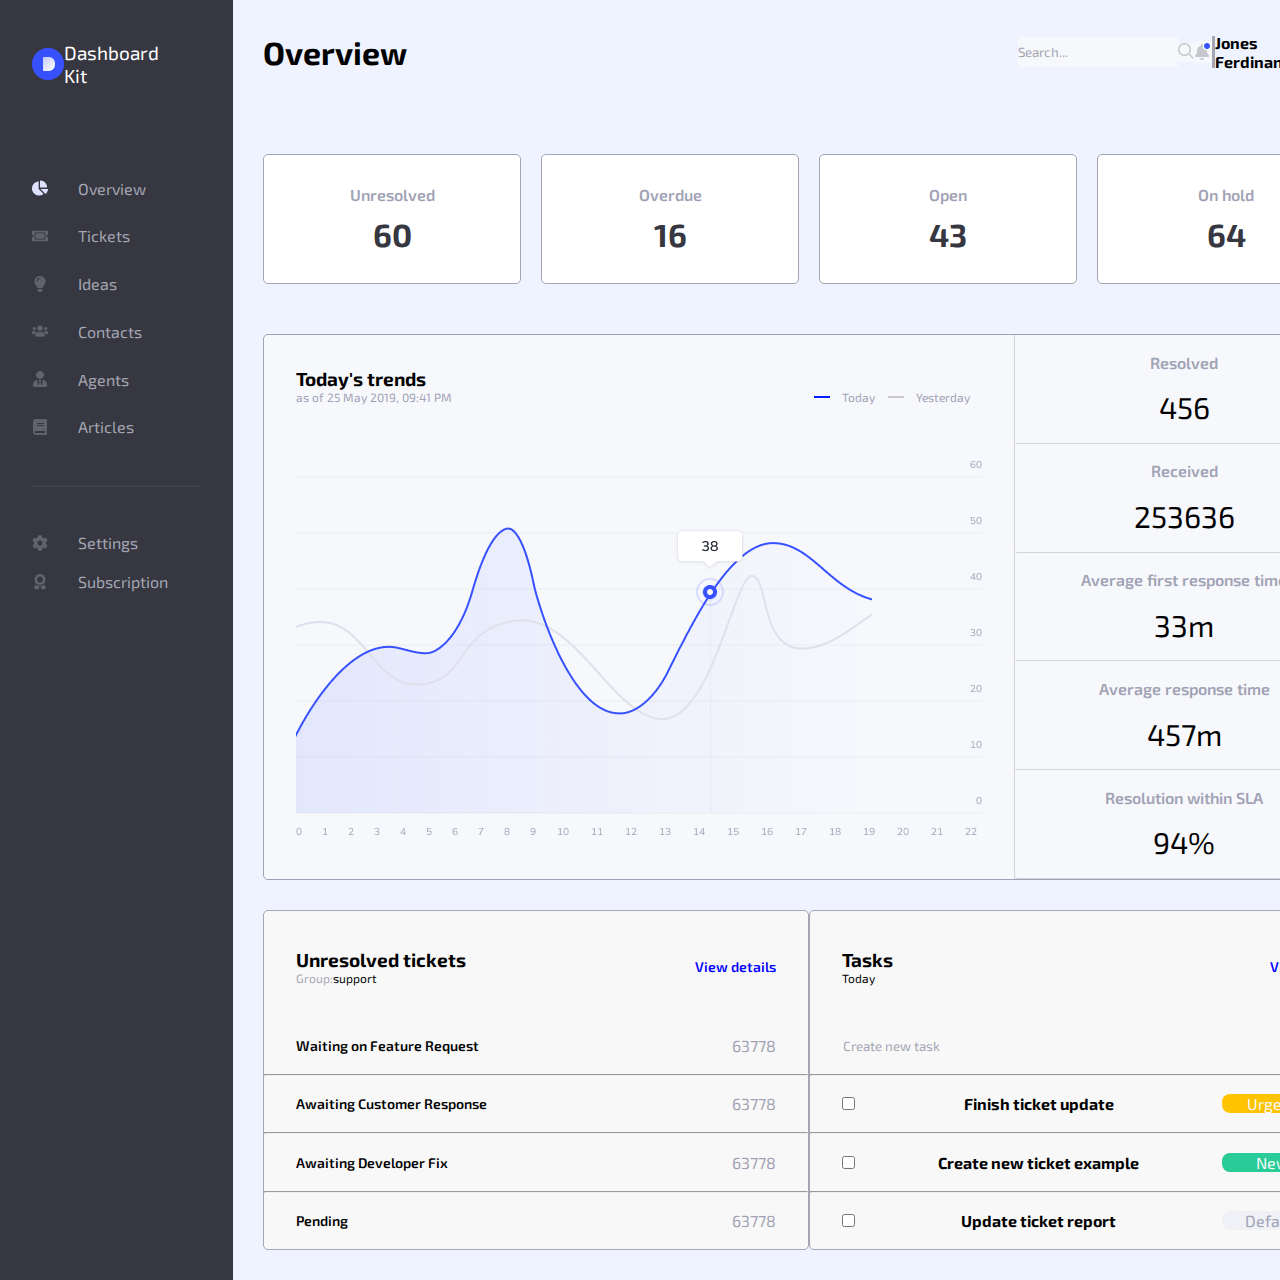
==== index.html @ edb967a6 "feat: :rocket: Initial commit" ====
<!DOCTYPE html>
<html lang="en">

<head>
    <meta charset="UTF-8">
    <meta http-equiv="X-UA-Compatible" content="IE=edge">
    <meta name="viewport" content="width=device-width, initial-scale=1.0">
    <link rel="stylesheet" href="style.css">
    <title>Dashboard</title>
</head>

<body>
    <aside class="aside-menu">
        <div class="aside-header">
            <img src="./images/logo.png" alt="logo" width="32px" height="32px">
            <p>Dashboard Kit</p>
        </div>
        <div class="aside-list">
            <div class="aside-list-main">
                <ul>
                    <a href="index.html">
                        <img src="./images/1. overview.png" alt="overview">
                        <li>Overview</li>
                    </a>
                    <a href="./pages/tickets.html">
                        <img src="./images/2. tickets.png" alt="tickets">
                        <li>Tickets</li>
                    </a>
                    <a href="#">
                        <img src="./images/3. ideas.png" alt="ideas">
                        <li>Ideas</li>
                    </a>
                    <a href="#">
                        <img src="./images/4. contacts.png" alt="contacts">
                        <li>Contacts</li>
                    </a>
                    <a href="#">
                        <img src="./images/5. agents.png" alt="agents">
                        <li>Agents</li>
                    </a>

                    <a href="#">
                        <img src="./images/6. articles.png" alt="articles">
                        <li>Articles</li>
                    </a>
                </ul>
            </div>
            <hr class="aside-line">
            <div class="aside-list-additional">
                <ul>
                    <a href="#">
                        <img src="./images/a_1. settings.png" alt="settings">
                        <li>Settings</li>
                    </a>
                    <a href="#">
                        <img src="./images/a_2. subscription.png" alt="subscription">
                        <li>Subscription</li>
                    </a>
                </ul>
            </div>
        </div>
    </aside>
    <main class="main-content">
        <nav class="main-bar">
            <h1>Overview</h1>
            <div class="nav-content">
                <input class="search-bar" placeholder="Search..." type="text">
                <button id="btn-search">
                    <img src="./images//search.png" alt="search">
                </button>
                <button id="btn-notification">
                    <img src="./images/new.png" alt="notification">
                </button>
                <span class="vertical-line"></span>
                <h4>Jones Ferdinand</h4>
                <img src="./images/photo.png" alt="account">
            </div>
        </nav>
        <section class="cards-section">
            <div class="card">
                <p>Unresolved</p>
                <h1>60</h1>
            </div>
            <div class="card">
                <p>Overdue</p>
                <h1>16</h1>
            </div>
            <div class="card">
                <p>Open</p>
                <h1>43</h1>
            </div>
            <div class="card">
                <p>On hold</p>
                <h1>64</h1>
            </div>
        </section>
        <section class="graphic-section">
            <div class="chart-block">
                <h1 class="chart-header">Today's trends</h1>
                <div class="chart-description">
                    <div class="chart-date">as of 25 May 2019, 09:41 PM</div>
                    <div class="chart-day">
                        <span class="chart-line-today"></span>
                        <p>Today</p>
                        <span class="chart-line-yesterday"></span>
                        <p>Yesterday</p>
                    </div>
                </div>
                <div class="chart">
                    <img src="./images/full graph.png" alt="chart">
                </div>
            </div>
            <div class="stats-block">
                <div class="stats-resolved">
                    <h1 class="stats-header">Resolved</h1>
                    <p>456</p>
                </div>
                <div class="stats-received">
                    <h1 class="stats-header">Received</h1>
                    <p>253636</p>
                </div>
                <div class="stats-average-first">
                    <h1 class="stats-header">Average first response time</h1>
                    <p>33m</p>
                </div>
                <div class="stats-average-time">
                    <h1 class="stats-header">Average response time</h1>
                    <p>457m</p>
                </div>
                <div class="stats-resolution">
                    <h1 class="stats-header">Resolution within SLA</h1>
                    <p>94%</p>
                </div>
            </div>
        </section>
        <section class="details-section">
            <div class="tickets-block">
                <div class="tickets-header">
                    <div class="tickets-title">
                        <h1>Unresolved tickets</h1>
                        <p><span id="group">Group:</span>support</p>
                    </div>
                    <a href="#">
                        View details
                    </a>
                </div>
                <div class="tickets-content">
                    <div class="tickets-item">
                        <h4>Waiting on Feature Request</h4>
                        <p>63778</p>
                    </div>
                    <hr>
                    <div class="tickets-item">
                        <h4>Awaiting Customer Response</h4>
                        <p>63778</p>
                    </div>
                    <hr>
                    <div class="tickets-item">
                        <h4>Awaiting Developer Fix</h4>
                        <p>63778</p>
                    </div>
                    <hr>
                    <div class="tickets-item">
                        <h4>Pending</h4>
                        <p>63778</p>
                    </div>
                </div>
            </div>
            <div class="tasks-block">
                <div class="tasks-header">
                    <div class="tasks-title">
                        <h1>Tasks</h1>
                        <p>Today</p>
                    </div>
                    <a href="#">
                        View all
                    </a>
                </div>
                <div class="tasks-content">
                    <div class="tasks-item">
                        <input id="task-input" type="text" placeholder="Create new task">
                        <button id="btn-add">+</button>
                    </div>
                    <hr>
                    <div class="tasks-item">
                        <input id="tasks-check" type="checkbox"></input>
                        <h4>Finish ticket update</h4>
                        <label id="urgent-label">Urgent</label>
                    </div>
                    <hr>
                    <div class="tasks-item">
                        <input type="checkbox">
                        <h4>Create new ticket example</h4>
                        <label id="new-label">New</label>
                    </div>
                    <hr>
                    <div class="tasks-item">
                        <input type="checkbox">
                        <h4>Update ticket report</h4>
                        <label id="default-label">Default</label>
                    </div>
                </div>
            </div>
        </section>
    </main>
</body>

</html>
---- style.css ----
@import url('https://fonts.googleapis.com/css2?family=Exo+2:ital,wght@0,200;0,500;1,400&family=Inconsolata&family=Kdam+Thmor+Pro&display=swap');
    * {
        margin: 0;
        padding: 0;
        box-sizing: border-box;
        font-family: 'Exo 2', sans-serif;
    }
    
     ::placeholder {
        color: #A4A6B3;
    }
    /* Aside menu start*/
    
    body {
        display: flex;
        flex-direction: row;
    }
    
    .aside-menu {
        color: white;
        padding: 41px 32px;
        width: 320px;
        background-color: #363740;
        padding-bottom: 30vh;
    }
    
    .aside-header {
        font-size: 19px;
        display: flex;
        align-items: center;
        justify-content: space-between;
        margin-bottom: 63px;
    }
    
    .aside-header p {
        padding-right: 42px;
    }
    
    .aside-line {
        color: grey;
        width: 100%;
        opacity: 6%;
    }
    
    .aside-list {
        justify-content: space-between;
        width: 100%;
        font-size: 16px;
    }
    
    @media(max-width:520px) {
        body {
            flex-direction: column;
        }
        .aside-menu {
            padding: 30px;
            width: 100%;
            align-items: center;
        }
        .aside-list-main {
            align-items: center;
            justify-content: space-around;
        }
        .aside-header p {
            padding-right: 82px;
        }
        .cards-section {
            display: flex;
            flex-wrap: nowrap;
        }
        .graphic-section {
            flex-wrap: wrap;
            min-height: 100%;
            flex-direction: column !important;
        }
        .chart-block {
            height: 30%;
            margin-bottom: 0px;
        }
        .stats-block {
            height: 65%;
            width: 100%;
            flex-direction: row;
            align-items: center;
            flex-wrap: wrap;
        }
        .details-section {
            width: 100%;
            flex-direction: column !important;
        }
        .tickets-block,
        .tasks-block {
            margin-top: 50px;
            width: 260px !important;
        }
    }
    
    @media(max-width:830px) {
        .main-content {
            padding: 5px;
        }
        .main-bar {
            flex-direction: column;
        }
        .main-bar h1 {
            flex: 0.2;
        }
        .nav-content {
            justify-content: space-between;
            flex: 0.8;
            width: 100%;
            margin-right: 80px;
        }
        .search-bar {
            max-width: 30px;
        }
        .chart img {
            width: 200px;
            height: 220px;
        }
        .cards-section {
            flex-wrap: wrap;
        }
    }
    
    .aside-list-main ul {
        height: 35vh;
        align-items: flex-start;
        display: flex;
        flex-direction: column;
        justify-content: space-evenly;
        margin-bottom: 20px;
    }
    
    .aside-list-main ul a {
        align-items: center;
        justify-content: space-around;
        display: flex;
        flex-direction: row;
        list-style: none;
        text-decoration: none;
    }
    
    .aside-list-main ul a li {
        color: #A4A6B3;
        font-size: 16px;
        align-items: flex-start;
        padding-left: 30px;
    }
    
    .aside-list-main ul a li:hover {
        color: aliceblue;
        transition: 0.7s;
    }
    
    .aside-list-additional ul {
        margin-top: 30px;
        height: 10vh;
        align-items: flex-start;
        display: flex;
        flex-direction: column;
        justify-content: space-evenly;
    }
    
    .aside-list-additional ul a {
        align-items: center;
        min-height: 3vh;
        justify-content: space-around;
        display: flex;
        flex-direction: row;
        list-style: none;
        text-decoration: none;
        color: aliceblue;
    }
    
    .aside-list-additional ul a li {
        font-size: 16px;
        align-items: flex-start;
        padding-left: 30px;
        color: #A4A6B3;
    }
    
    .aside-list-additional ul :hover {
        color: aliceblue;
        transition: 0.7s;
    }
    /* Aside end */
    /* Main section start */
    
    .main-content {
        width: 100%;
        display: flex;
        flex-direction: column;
        padding: 30px;
        background-color: #eff3ff
    }
    
    .main-bar {
        align-items: center;
        height: 44px;
        display: flex;
        justify-content: space-between;
    }
    
    .main-bar h1 {
        flex: 0.4;
    }
    
    .nav-content {
        flex: 0.35;
        display: flex;
        align-items: center;
        margin-left: 130px;
        justify-content: space-evenly;
    }
    
    .search-bar {
        width: 160px;
        height: 30px;
        border: 0;
        background-color: #F7F8FC;
    }
    
    .vertical-line {
        border-left: 3px solid #A4A6B3;
        height: 32px;
    }
    
    #btn-notification,
    #btn-search {
        border: 0;
        background-color: #F7F8FC;
    }
    /* Main end */
    /* Cards section start */
    
    .cards-section {
        display: flex;
        align-items: center;
        justify-content: space-between;
        flex-direction: row;
        margin-top: 80px;
        flex-wrap: wrap;
    }
    
    .card {
        padding: 20px 0px;
        border: 1px solid #A4A6B3;
        background-color: #fff;
        border-radius: 5px;
        width: 258px;
        height: 130px;
        display: flex;
        flex-direction: column;
        align-items: center;
        justify-content: space-evenly;
        margin-bottom: 30px;
    }
    
    .card p {
        color: #9FA2B4;
        font-weight: 600;
    }
    
    .card h1 {
        color: #363740;
        font-weight: 700;
    }
    
    .card:hover {
        cursor: pointer;
        background-color: rgb(243, 243, 243);
        transition: 0.7s;
        border: 2px solid blue;
        color: blue;
    }
    
    .card p:hover {
        color: blue;
        transition: 0.7s;
    }
    
    .card h1:hover {
        color: blue;
        transition: 0.7s;
    }
    /* Cards end*/
    /* Graphic section start */
    
    .graphic-section {
        margin-top: 20px;
        height: 546px;
        border: 1px solid #9FA2B4;
        border-radius: 5px;
        background-color: #F7F8FC;
        display: flex;
        flex-direction: row;
    }
    
    .chart-block {
        flex: 0.65;
        margin: 32px;
    }
    
    .chart-header {
        font-size: 19px;
        font-weight: 700;
    }
    
    .chart-description {
        font-weight: 400;
        font-size: 12px;
        color: #9FA2B4;
        display: flex;
        justify-content: space-between;
        align-items: center;
        flex-direction: row;
        margin-bottom: 54px;
    }
    
    .chart-day {
        width: 180px;
        display: flex;
        flex-direction: row;
        justify-content: space-evenly;
        align-items: center;
    }
    
    .chart-line-today {
        width: 16px;
        height: 1px;
        border: 1px solid rgb(0, 30, 255);
    }
    
    .chart-line-yesterday {
        width: 16px;
        height: 1px;
        border: 1px solid rgb(201, 201, 201);
    }
    
    .stats-block {
        border-left: 1px solid #d4d4d5;
        flex: 0.35;
        display: flex;
        flex-direction: column;
        justify-content: space-between;
        align-items: center;
    }
    
    .stats-resolved,
    .stats-received,
    .stats-average-first,
    .stats-average-time,
    .stats-resolution {
        border-bottom: 1px solid #d4d4d5;
        width: 100%;
        border-radius: 3px;
        display: flex;
        flex: 0.2;
        justify-content: space-evenly;
        flex-direction: column;
        align-items: center;
    }
    
    .stats-resolved p,
    .stats-received p,
    .stats-average-first p,
    .stats-average-time p,
    .stats-resolution p {
        font-size: 30px;
    }
    
    .stats-header {
        font-size: 16px;
        font-weight: 600;
        color: #9FA2B4;
    }
    /* Graphic end */
    /* Details section start */
    
    .details-section {
        margin-top: 30px;
        display: flex;
        width: 100%;
        height: 340px;
        justify-content: space-between;
        flex-direction: row;
    }
    
    .tickets-block,
    .tasks-block {
        display: flex;
        flex-direction: column;
        background-color: rgb(249, 248, 248);
        border-radius: 5px;
        width: 546px;
        border: 1px solid #A4A6B3;
    }
    
    .tickets-header,
    .tasks-header {
        padding: 32px 32px 16px 32px;
        display: flex;
        flex: 1;
        justify-content: space-between;
        align-items: center;
    }
    
    .tickets-title h1 {
        font-weight: 700;
        font-size: 19px;
    }
    
    .tasks-title h1 {
        font-weight: 700;
        font-size: 19px;
    }
    
    .tasks-title p {
        font-size: 12px;
        font-weight: 400;
    }
    
    .tickets-title p {
        font-size: 12px;
        font-weight: 400;
    }
    
    .tickets-block a,
    .tasks-block a {
        font-weight: 600;
        font-size: 14px;
        text-decoration: none;
        color: blue;
    }
    
    #group {
        color: #A4A6B3;
    }
    
    .tickets-content,
    .tasks-content {
        flex: 5;
        margin-top: 12px;
        display: flex;
        justify-content: space-between;
        flex-direction: column;
    }
    
    .tickets-item,
    .tasks-item {
        padding-left: 32px;
        padding-right: 32px;
        display: flex;
        flex: 1;
        flex-direction: row;
        align-items: center;
        justify-content: space-between;
    }
    
    .tickets-item h4 {
        font-size: 14px;
        font-weight: 600;
    }
    
    .tickets-item p {
        color: #9FA2B4;
    }
    
    #task-input {
        height: 100%;
        color: #d4d4d5;
        border-radius: 5px;
        border: 1px solid #F7F8FC;
        background-color: rgb(249, 248, 248);
        width: 90%;
    }
    
    #btn-add {
        border: 1px solid #d4d5d6;
        border-radius: 10px;
        color: #9FA2B4;
        font-size: 20px;
        font-weight: 600;
        background-color: #e3e3e5;
        width: 30px;
        height: 30px;
    }
    
    #urgent-label {
        border-radius: 8px;
        background-color: #FEC400;
        color: #F7F8FC;
        text-align: center;
        width: 100px;
    }
    
    #new-label {
        border-radius: 8px;
        background-color: #29CC97;
        color: #F7F8FC;
        text-align: center;
        width: 100px;
    }
    
    #default-label {
        border-radius: 8px;
        background-color: #F0F1F7;
        color: #9FA2B4;
        text-align: center;
        width: 100px;
    }
    /* Detalis end */
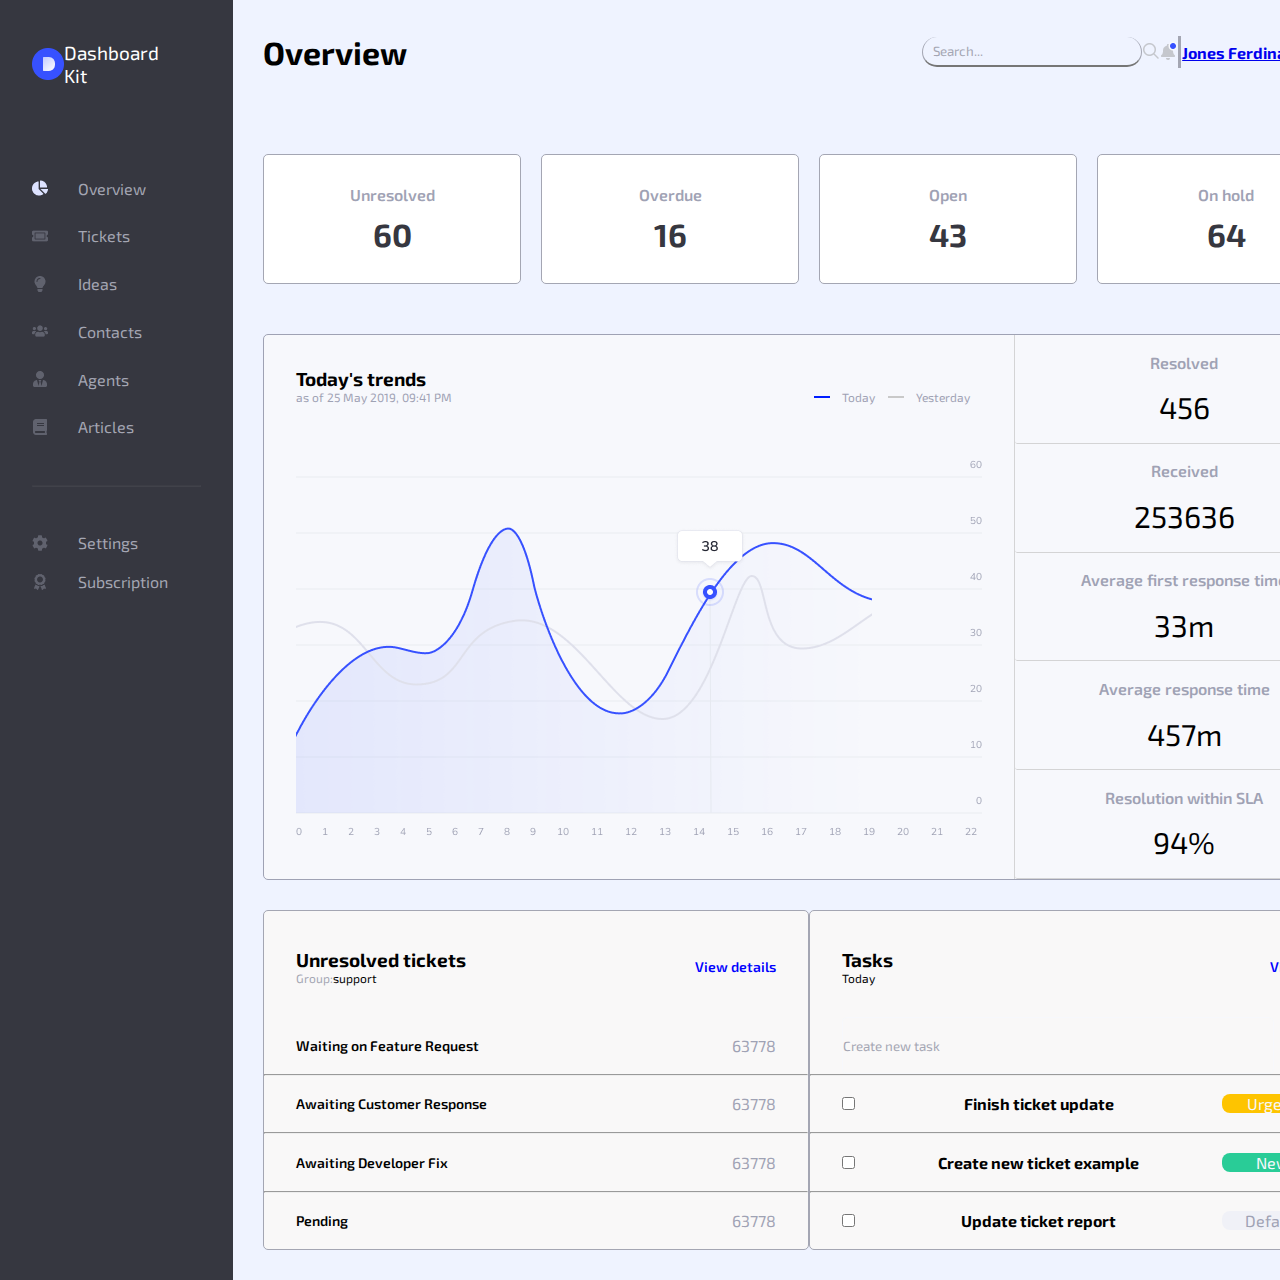
==== commit cc6e3b7c: "feat: :sparkles: Login page add" ====
--- a/index.html
+++ b/index.html
@@ -5,57 +5,57 @@
     <meta charset="UTF-8">
     <meta http-equiv="X-UA-Compatible" content="IE=edge">
     <meta name="viewport" content="width=device-width, initial-scale=1.0">
-    <link rel="stylesheet" href="style.css">
+    <link rel="stylesheet" href="./styles/style.css">
     <title>Dashboard</title>
 </head>
 
 <body>
     <aside class="aside-menu">
         <div class="aside-header">
-            <img src="./images/logo.png" alt="logo" width="32px" height="32px">
+            <img src="./images/logo.png" alt="logo">
             <p>Dashboard Kit</p>
         </div>
         <div class="aside-list">
             <div class="aside-list-main">
                 <ul>
-                    <a href="index.html">
-                        <img src="./images/1. overview.png" alt="overview">
-                        <li>Overview</li>
-                    </a>
-                    <a href="./pages/tickets.html">
-                        <img src="./images/2. tickets.png" alt="tickets">
-                        <li>Tickets</li>
-                    </a>
-                    <a href="#">
-                        <img src="./images/3. ideas.png" alt="ideas">
-                        <li>Ideas</li>
-                    </a>
-                    <a href="#">
-                        <img src="./images/4. contacts.png" alt="contacts">
-                        <li>Contacts</li>
-                    </a>
-                    <a href="#">
-                        <img src="./images/5. agents.png" alt="agents">
-                        <li>Agents</li>
-                    </a>
-
-                    <a href="#">
-                        <img src="./images/6. articles.png" alt="articles">
-                        <li>Articles</li>
-                    </a>
+                    <li>
+                        <img src="./images/overview.png" alt="overview">
+                        <a href="index.html">Overview</a>
+                    </li>
+                    <li>
+                        <img src="./images/tickets.png" alt="tickets">
+                        <a href="./pages/tickets.html">Tickets</a>
+                    </li>
+                    <li>
+                        <img src="./images/ideas.png" alt="ideas">
+                        <a href="#">Ideas</a>
+                    </li>
+                    <li>
+                        <img src="./images/contacts.png" alt="contacts">
+                        <a href="#">Contacts</a>
+                    </li>
+                    <li>
+                        <img src="./images/agents.png" alt="agents">
+                        <a href="#">Agents</a>
+                    </li>
+
+                    <li>
+                        <img src="./images/articles.png" alt="articles">
+                        <a href="#">Articles</a>
+                    </li>
                 </ul>
             </div>
             <hr class="aside-line">
             <div class="aside-list-additional">
                 <ul>
-                    <a href="#">
-                        <img src="./images/a_1. settings.png" alt="settings">
-                        <li>Settings</li>
-                    </a>
-                    <a href="#">
-                        <img src="./images/a_2. subscription.png" alt="subscription">
-                        <li>Subscription</li>
-                    </a>
+                    <li>
+                        <img src="./images/settings.png" alt="settings">
+                        <a href="#">Settings</a>
+                    </li>
+                    <li>
+                        <img src="./images/subscription.png" alt="subscription">
+                        <a href="#">Subscription</a>
+                    </li>
                 </ul>
             </div>
         </div>
@@ -72,7 +72,7 @@
                     <img src="./images/new.png" alt="notification">
                 </button>
                 <span class="vertical-line"></span>
-                <h4>Jones Ferdinand</h4>
+                <h4> <a href="./pages/Login.html">Jones Ferdinand</a></h4>
                 <img src="./images/photo.png" alt="account">
             </div>
         </nav>
@@ -107,7 +107,7 @@
                     </div>
                 </div>
                 <div class="chart">
-                    <img src="./images/full graph.png" alt="chart">
+                    <img src="./images/fullgraph.png" alt="chart">
                 </div>
             </div>
             <div class="stats-block">
@@ -183,7 +183,7 @@
                     </div>
                     <hr>
                     <div class="tasks-item">
-                        <input id="tasks-check" type="checkbox"></input>
+                        <input id="tasks-check" type="checkbox" />
                         <h4>Finish ticket update</h4>
                         <label id="urgent-label">Urgent</label>
                     </div>
--- a/styles/style.css
+++ b/styles/style.css
@@ -0,0 +1,522 @@
+    @import url('https://fonts.googleapis.com/css2?family=Exo+2:ital,wght@0,200;0,500;1,400&family=Inconsolata&family=Kdam+Thmor+Pro&display=swap');
+    * {
+        margin: 0;
+        padding: 0;
+        box-sizing: border-box;
+        font-family: 'Exo 2', sans-serif;
+    }
+    
+     ::placeholder {
+        color: #A4A6B3;
+    }
+    /* Aside menu start*/
+    
+    body {
+        display: flex;
+        flex-direction: row;
+    }
+    
+    .aside-menu {
+        color: white;
+        padding: 41px 32px;
+        width: 320px;
+        background-color: #363740;
+        padding-bottom: 30vh;
+    }
+    
+    .aside-header {
+        font-size: 19px;
+        display: flex;
+        align-items: center;
+        justify-content: space-between;
+        margin-bottom: 63px;
+    }
+    
+    .aside-header p {
+        padding-right: 42px;
+    }
+    
+    .aside-line {
+        color: grey;
+        width: 100%;
+        opacity: 6%;
+    }
+    
+    .aside-list {
+        justify-content: space-between;
+        width: 100%;
+        font-size: 16px;
+    }
+    
+    @media(max-width:520px) {
+        body {
+            flex-direction: column
+        }
+        .aside-menu {
+            padding: 30px;
+            width: 100%;
+            align-items: center;
+        }
+        .aside-list-main {
+            align-items: center;
+            justify-content: space-around;
+        }
+        .aside-header p {
+            padding-right: 82px;
+        }
+        .cards-section {
+            display: flex;
+            flex-wrap: nowrap;
+        }
+        .graphic-section {
+            flex-wrap: wrap;
+            min-height: 670px;
+            width: 100%;
+            flex-direction: column !important;
+        }
+        .chart-block {
+            height: 30%;
+            margin-bottom: 0px;
+        }
+        .stats-block {
+            height: 65%;
+            width: 100%;
+            flex-direction: row;
+            align-items: center;
+            flex-wrap: wrap;
+        }
+        .details-section {
+            width: 100%;
+            flex-direction: column !important;
+        }
+        .tickets-block,
+        .tasks-block {
+            margin-top: 50px;
+            width: 260px !important;
+        }
+    }
+    
+    @media(max-width:830px) {
+        .main-bar {
+            flex-direction: column;
+        }
+        .main-bar h1 {
+            flex: 0.2;
+        }
+        .nav-content {
+            justify-content: space-between;
+            flex: 0.8;
+            width: 100%;
+            margin-right: 80px;
+        }
+        .search-bar {
+            max-width: 30px;
+        }
+        .chart img {
+            width: 200px;
+            height: 220px;
+        }
+        .cards-section {
+            flex-wrap: wrap;
+        }
+    }
+    
+    .aside-list-main ul {
+        height: 35vh;
+        align-items: flex-start;
+        display: flex;
+        flex-direction: column;
+        justify-content: space-evenly;
+        margin-bottom: 20px;
+    }
+    
+    .aside-list-main ul li {
+        align-items: center;
+        justify-content: space-around;
+        display: flex;
+        flex-direction: row;
+        list-style: none;
+    }
+    
+    .aside-list-main ul li a {
+        text-decoration: none;
+        color: #A4A6B3;
+        font-size: 16px;
+        align-items: flex-start;
+        padding-left: 30px;
+    }
+    
+    .aside-list-main ul li a:hover {
+        color: aliceblue;
+        transition: 0.7s;
+    }
+    
+    .aside-list-additional ul {
+        margin-top: 30px;
+        height: 10vh;
+        align-items: flex-start;
+        display: flex;
+        flex-direction: column;
+        justify-content: space-evenly;
+    }
+    
+    .aside-list-additional ul li {
+        align-items: center;
+        min-height: 3vh;
+        justify-content: space-around;
+        display: flex;
+        flex-direction: row;
+        list-style: none;
+        color: aliceblue;
+    }
+    
+    .aside-list-additional ul li a {
+        text-decoration: none;
+        font-size: 16px;
+        align-items: flex-start;
+        padding-left: 30px;
+        color: #A4A6B3;
+    }
+    
+    .aside-list-additional ul :hover {
+        color: aliceblue;
+        transition: 0.7s;
+    }
+    /* Aside end */
+    /* Main section start */
+    
+    .main-content {
+        width: 100%;
+        display: flex;
+        flex-direction: column;
+        padding: 30px;
+        background-color: #eff3ff
+    }
+    
+    .main-bar {
+        align-items: center;
+        height: 44px;
+        display: flex;
+        justify-content: space-between;
+    }
+    
+    .main-bar h1 {
+        flex: 0.4;
+    }
+    
+    .nav-content {
+        flex: 0.45;
+        display: flex;
+        align-items: center;
+        margin-left: 130px;
+        justify-content: space-between;
+    }
+    
+    .search-bar {
+        width: 220px;
+        height: 30px;
+        color: #363740;
+        padding-left: 10px;
+        border-top: 0px solid #A4A6B3;
+        border-right: 0.2px solid #A4A6B3;
+        border-left: 0.2px solid #A4A6B3;
+        border-radius: 20px;
+        background-color: #eff3ff;
+    }
+    
+    .search-bar:hover {
+        background-color: #e2e2e2;
+        transition: 0.7s;
+    }
+    
+    .vertical-line {
+        border-left: 3px solid #A4A6B3;
+        height: 32px;
+    }
+    
+    #btn-notification,
+    #btn-search {
+        border: 0;
+        background-color: #eff3ff;
+        cursor: pointer;
+    }
+    /* Main end */
+    /* Cards section start */
+    
+    .cards-section {
+        display: flex;
+        align-items: center;
+        justify-content: space-between;
+        flex-direction: row;
+        margin-top: 80px;
+        flex-wrap: wrap;
+    }
+    
+    .card {
+        padding: 20px 0px;
+        border: 1px solid #A4A6B3;
+        background-color: #fff;
+        border-radius: 5px;
+        width: 258px;
+        height: 130px;
+        display: flex;
+        flex-direction: column;
+        align-items: center;
+        justify-content: space-evenly;
+        margin-bottom: 30px;
+    }
+    
+    .card p {
+        color: #9FA2B4;
+        font-weight: 600;
+    }
+    
+    .card h1 {
+        color: #363740;
+        font-weight: 700;
+    }
+    
+    .card:hover {
+        cursor: pointer;
+        background-color: rgb(243, 243, 243);
+        transition: 0.7s;
+        border: 2px solid blue;
+        color: blue;
+    }
+    
+    .card p:hover {
+        color: blue;
+        transition: 0.7s;
+    }
+    
+    .card h1:hover {
+        color: blue;
+        transition: 0.7s;
+    }
+    /* Cards end*/
+    /* Graphic section start */
+    
+    .graphic-section {
+        margin-top: 20px;
+        height: 546px;
+        border: 1px solid #9FA2B4;
+        border-radius: 5px;
+        background-color: #F7F8FC;
+        display: flex;
+        flex-direction: row;
+    }
+    
+    .chart-block {
+        flex: 0.65;
+        margin: 32px;
+    }
+    
+    .chart-header {
+        font-size: 19px;
+        font-weight: 700;
+    }
+    
+    .chart-description {
+        font-weight: 400;
+        font-size: 12px;
+        color: #9FA2B4;
+        display: flex;
+        justify-content: space-between;
+        align-items: center;
+        flex-direction: row;
+        margin-bottom: 54px;
+    }
+    
+    .chart-day {
+        width: 180px;
+        display: flex;
+        flex-direction: row;
+        justify-content: space-evenly;
+        align-items: center;
+    }
+    
+    .chart-line-today {
+        width: 16px;
+        height: 1px;
+        border: 1px solid rgb(0, 30, 255);
+    }
+    
+    .chart-line-yesterday {
+        width: 16px;
+        height: 1px;
+        border: 1px solid rgb(201, 201, 201);
+    }
+    
+    .stats-block {
+        border-left: 1px solid #d4d4d5;
+        flex: 0.35;
+        display: flex;
+        flex-direction: column;
+        justify-content: space-between;
+        align-items: center;
+    }
+    
+    .stats-resolved,
+    .stats-received,
+    .stats-average-first,
+    .stats-average-time,
+    .stats-resolution {
+        border-bottom: 1px solid #d4d4d5;
+        width: 100%;
+        border-radius: 3px;
+        display: flex;
+        flex: 0.2;
+        justify-content: space-evenly;
+        flex-direction: column;
+        align-items: center;
+    }
+    
+    .stats-resolved p,
+    .stats-received p,
+    .stats-average-first p,
+    .stats-average-time p,
+    .stats-resolution p {
+        font-size: 30px;
+    }
+    
+    .stats-header {
+        font-size: 16px;
+        font-weight: 600;
+        color: #9FA2B4;
+    }
+    /* Graphic end */
+    /* Details section start */
+    
+    .details-section {
+        margin-top: 30px;
+        display: flex;
+        width: 100%;
+        min-height: 340px;
+        justify-content: space-between;
+        flex-direction: row;
+    }
+    
+    .tickets-block,
+    .tasks-block {
+        display: flex;
+        flex-direction: column;
+        background-color: rgb(249, 248, 248);
+        border-radius: 5px;
+        width: 546px;
+        border: 1px solid #A4A6B3;
+    }
+    
+    .tickets-header,
+    .tasks-header {
+        padding: 32px 32px 16px 32px;
+        display: flex;
+        flex: 1;
+        justify-content: space-between;
+        align-items: center;
+    }
+    
+    .tickets-title h1 {
+        font-weight: 700;
+        font-size: 19px;
+    }
+    
+    .tasks-title h1 {
+        font-weight: 700;
+        font-size: 19px;
+    }
+    
+    .tasks-title p {
+        font-size: 12px;
+        font-weight: 400;
+    }
+    
+    .tickets-title p {
+        font-size: 12px;
+        font-weight: 400;
+    }
+    
+    .tickets-block a,
+    .tasks-block a {
+        font-weight: 600;
+        font-size: 14px;
+        text-decoration: none;
+        color: blue;
+    }
+    
+    #group {
+        color: #A4A6B3;
+    }
+    
+    .tickets-content,
+    .tasks-content {
+        flex: 5;
+        margin-top: 12px;
+        display: flex;
+        justify-content: space-between;
+        flex-direction: column;
+    }
+    
+    .tickets-item,
+    .tasks-item {
+        padding-left: 32px;
+        padding-right: 32px;
+        display: flex;
+        flex: 1;
+        flex-direction: row;
+        align-items: center;
+        justify-content: space-between;
+    }
+    
+    .tickets-item h4 {
+        font-size: 14px;
+        font-weight: 600;
+    }
+    
+    .tickets-item p {
+        color: #9FA2B4;
+    }
+    
+    #task-input {
+        height: 100%;
+        color: #d4d4d5;
+        border-radius: 5px;
+        border: 1px solid #F7F8FC;
+        background-color: rgb(249, 248, 248);
+        width: 90%;
+    }
+    
+    #btn-add {
+        border: 1px solid #d4d5d6;
+        border-radius: 10px;
+        color: #9FA2B4;
+        font-size: 20px;
+        font-weight: 600;
+        background-color: #e3e3e5;
+        width: 30px;
+        height: 30px;
+    }
+    
+    #urgent-label {
+        border-radius: 8px;
+        background-color: #FEC400;
+        color: #F7F8FC;
+        text-align: center;
+        width: 100px;
+    }
+    
+    #new-label {
+        border-radius: 8px;
+        background-color: #29CC97;
+        color: #F7F8FC;
+        text-align: center;
+        width: 100px;
+    }
+    
+    #default-label {
+        border-radius: 8px;
+        background-color: #F0F1F7;
+        color: #9FA2B4;
+        text-align: center;
+        width: 100px;
+    }
+    /* Detalis end */